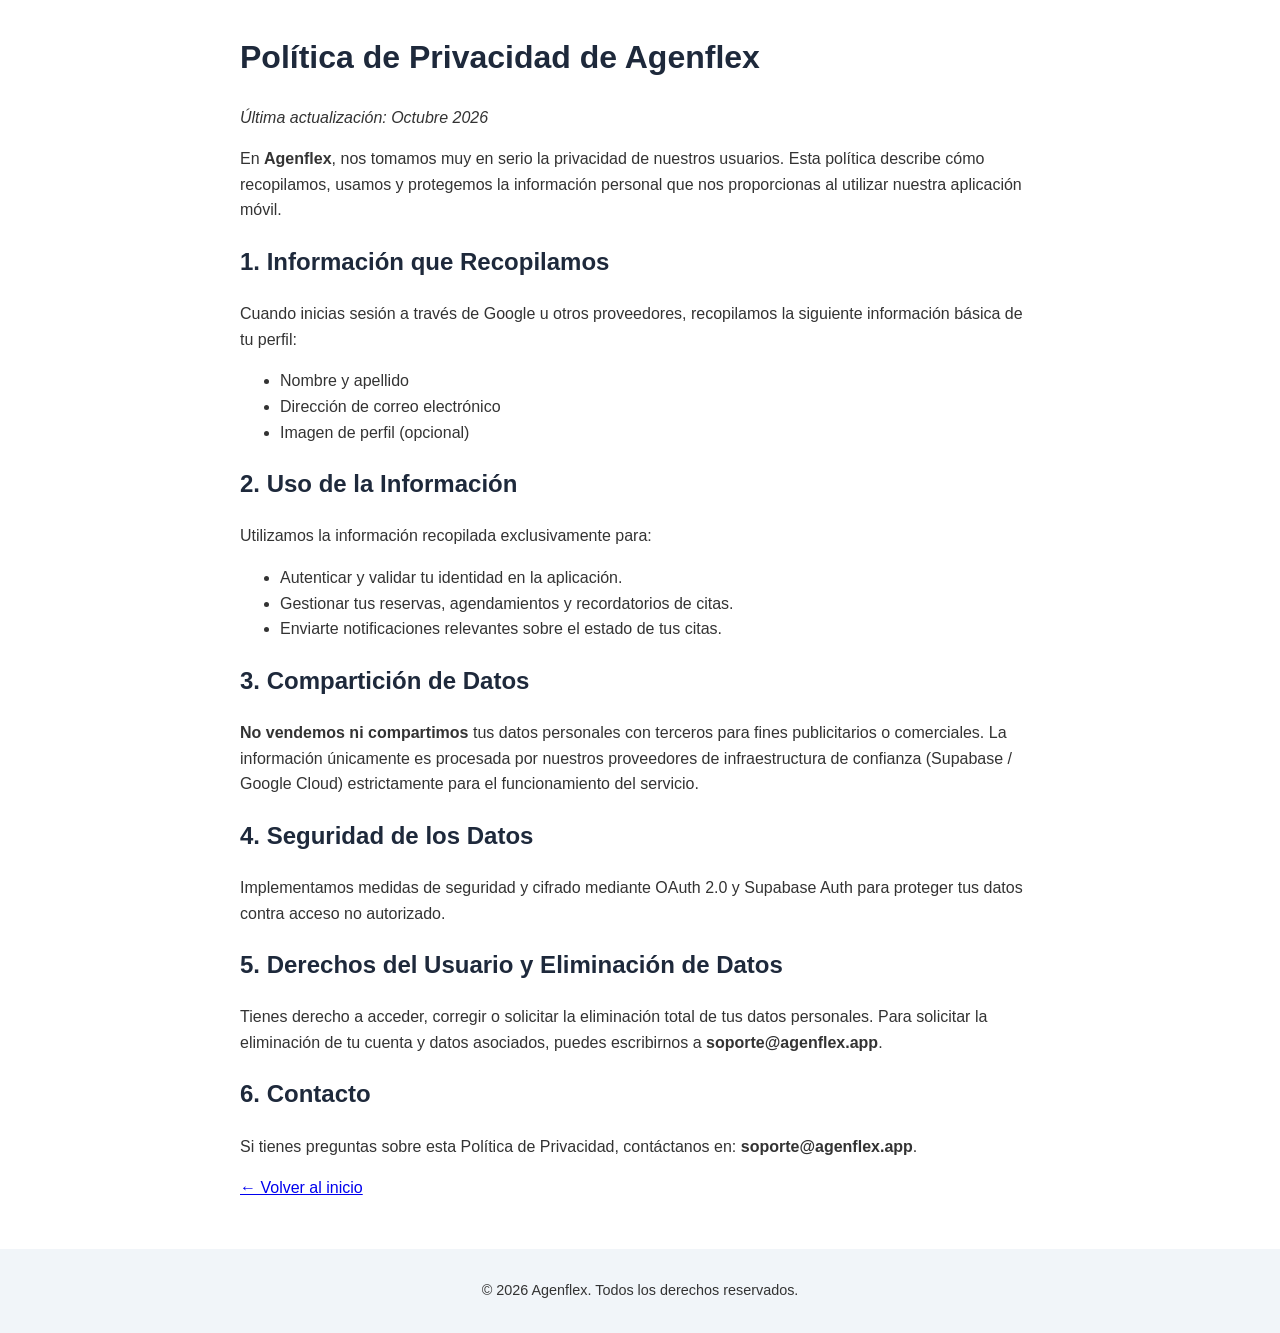
==== web/privacy.html @ a7b6410a "Add files via upload" ====
<!DOCTYPE html>
<html lang="es">
<head>
    <meta charset="UTF-8">
    <meta name="viewport" content="width=device-width, initial-scale=1.0">
    <title>Política de Privacidad - Agenflex</title>
    <style>
        body { font-family: Arial, sans-serif; margin: 0; padding: 0; color: #333; line-height: 1.6; }
        main { max-width: 800px; margin: 2rem auto; padding: 0 1rem; }
        h1, h2 { color: #1E293B; }
        footer { text-align: center; padding: 1rem; background: #f1f5f9; font-size: 0.9rem; margin-top: 3rem; }
    </style>
</head>
<body>
    <main>
        <h1>Política de Privacidad de Agenflex</h1>
        <p><em>Última actualización: Octubre 2026</em></p>

        <p>En <strong>Agenflex</strong>, nos tomamos muy en serio la privacidad de nuestros usuarios. Esta política describe cómo recopilamos, usamos y protegemos la información personal que nos proporcionas al utilizar nuestra aplicación móvil.</p>

        <h2>1. Información que Recopilamos</h2>
        <p>Cuando inicias sesión a través de Google u otros proveedores, recopilamos la siguiente información básica de tu perfil:</p>
        <ul>
            <li>Nombre y apellido</li>
            <li>Dirección de correo electrónico</li>
            <li>Imagen de perfil (opcional)</li>
        </ul>

        <h2>2. Uso de la Información</h2>
        <p>Utilizamos la información recopilada exclusivamente para:</p>
        <ul>
            <li>Autenticar y validar tu identidad en la aplicación.</li>
            <li>Gestionar tus reservas, agendamientos y recordatorios de citas.</li>
            <li>Enviarte notificaciones relevantes sobre el estado de tus citas.</li>
        </ul>

        <h2>3. Compartición de Datos</h2>
        <p><strong>No vendemos ni compartimos</strong> tus datos personales con terceros para fines publicitarios o comerciales. La información únicamente es procesada por nuestros proveedores de infraestructura de confianza (Supabase / Google Cloud) estrictamente para el funcionamiento del servicio.</p>

        <h2>4. Seguridad de los Datos</h2>
        <p>Implementamos medidas de seguridad y cifrado mediante OAuth 2.0 y Supabase Auth para proteger tus datos contra acceso no autorizado.</p>

        <h2>5. Derechos del Usuario y Eliminación de Datos</h2>
        <p>Tienes derecho a acceder, corregir o solicitar la eliminación total de tus datos personales. Para solicitar la eliminación de tu cuenta y datos asociados, puedes escribirnos a <strong>soporte@agenflex.app</strong>.</p>

        <h2>6. Contacto</h2>
        <p>Si tienes preguntas sobre esta Política de Privacidad, contáctanos en: <strong>soporte@agenflex.app</strong>.</p>

        <p><a href="/index.html">← Volver al inicio</a></p>
    </main>

    <footer>
        <p>&copy; 2026 Agenflex. Todos los derechos reservados.</p>
    </footer>
</body>
</html>
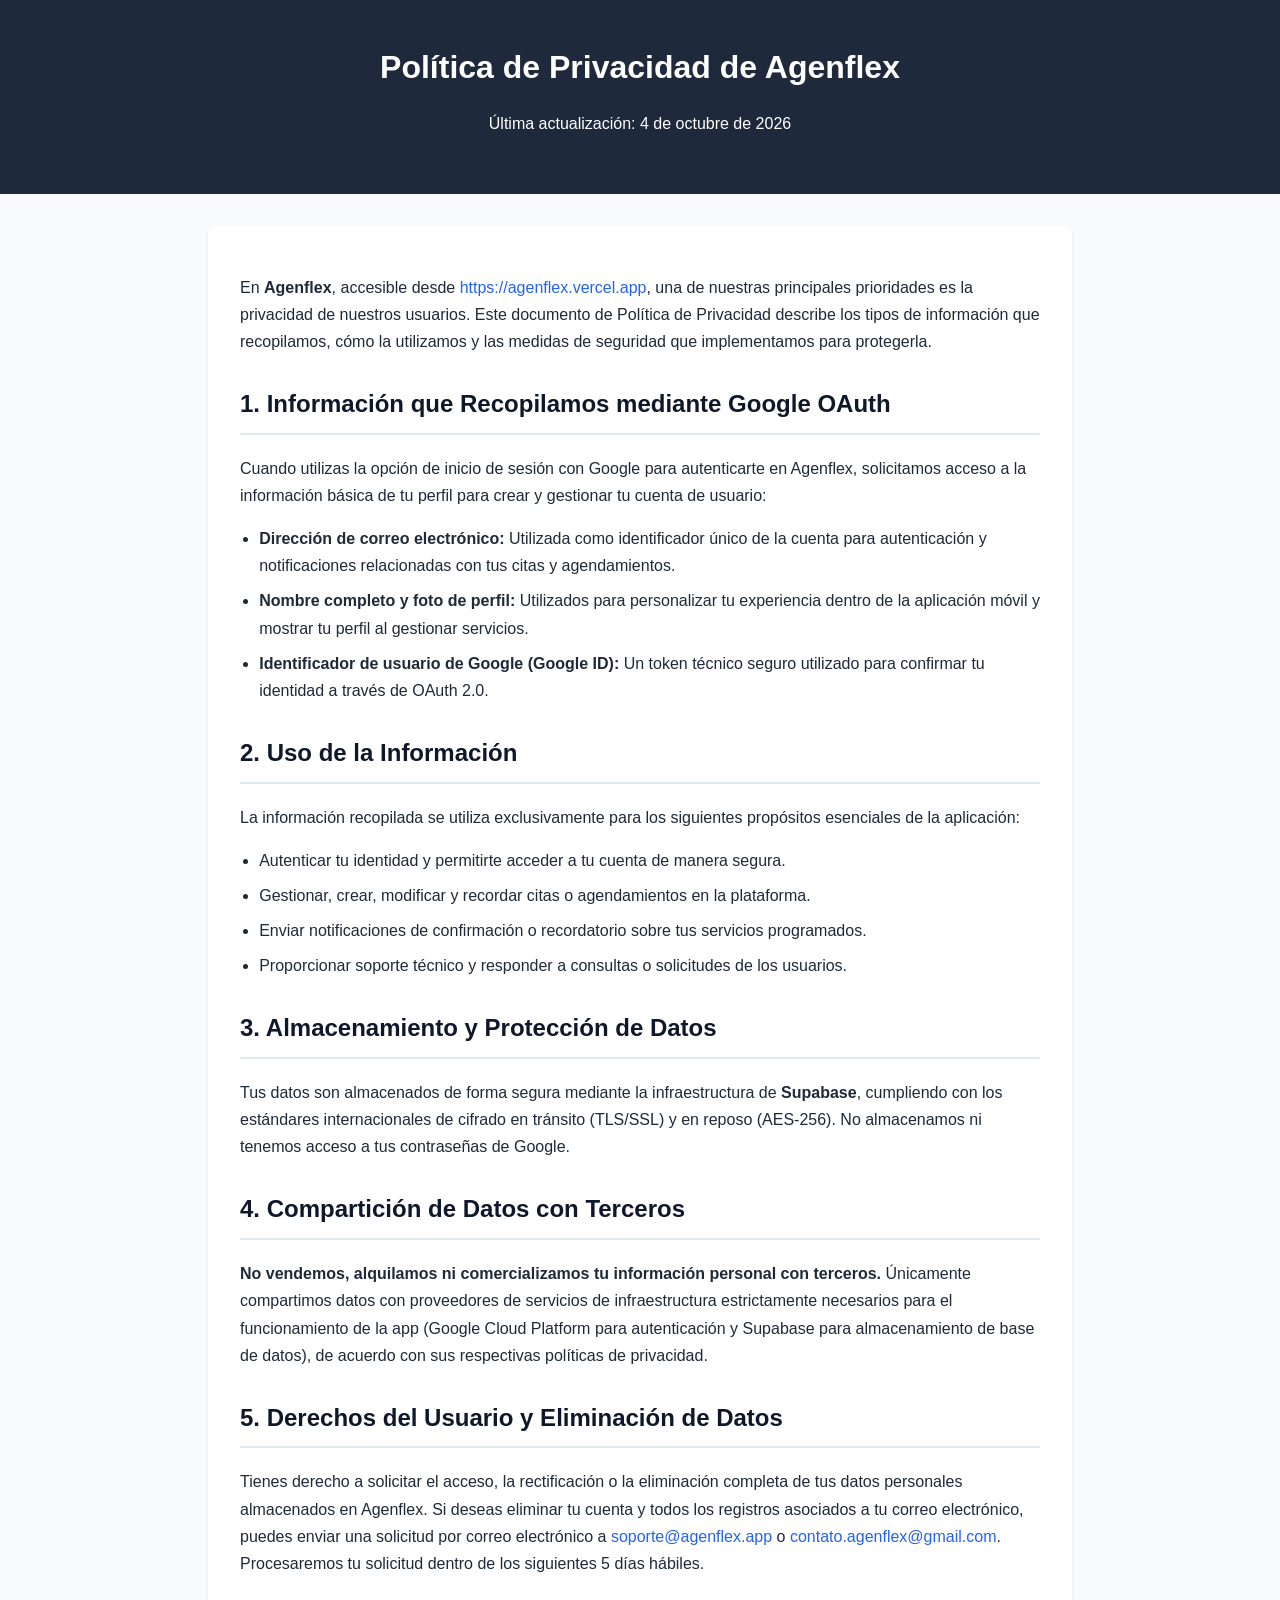
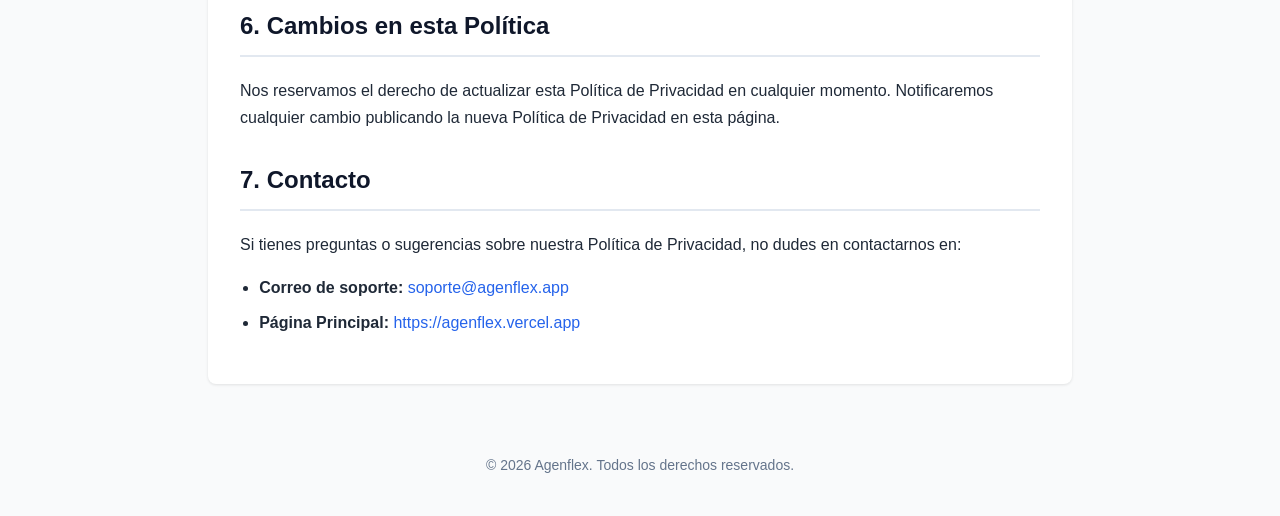
==== commit 172f2a83: "privacy.html" ====
--- a/web/privacy.html
+++ b/web/privacy.html
@@ -5,52 +5,68 @@
     <meta name="viewport" content="width=device-width, initial-scale=1.0">
     <title>Política de Privacidad - Agenflex</title>
     <style>
-        body { font-family: Arial, sans-serif; margin: 0; padding: 0; color: #333; line-height: 1.6; }
-        main { max-width: 800px; margin: 2rem auto; padding: 0 1rem; }
-        h1, h2 { color: #1E293B; }
-        footer { text-align: center; padding: 1rem; background: #f1f5f9; font-size: 0.9rem; margin-top: 3rem; }
+        body { font-family: -apple-system, BlinkMacSystemFont, "Segoe UI", Roboto, Helvetica, Arial, sans-serif; margin: 0; padding: 0; color: #1f2937; line-height: 1.7; background-color: #f9fafb; }
+        header { background-color: #1e293b; color: #ffffff; padding: 2.5rem 1rem; text-align: center; }
+        header h1 { margin: 0; font-size: 2rem; }
+        main { max-width: 800px; margin: 2rem auto; padding: 2rem; background: #ffffff; border-radius: 8px; box-shadow: 0 1px 3px rgba(0,0,0,0.1); }
+        h2 { color: #0f172a; border-bottom: 2px solid #e2e8f0; padding-bottom: 0.5rem; margin-top: 1.8rem; }
+        ul { padding-left: 1.2rem; }
+        li { margin-bottom: 0.5rem; }
+        footer { text-align: center; padding: 1.5rem; font-size: 0.875rem; color: #64748b; margin-top: 2rem; }
+        a { color: #2563eb; text-decoration: none; }
+        a:hover { text-decoration: underline; }
     </style>
 </head>
 <body>
+
+    <header>
+        <h1>Política de Privacidad de Agenflex</h1>
+        <p>Última actualización: 4 de octubre de 2026</p>
+    </header>
+
     <main>
-        <h1>Política de Privacidad de Agenflex</h1>
-        <p><em>Última actualización: Octubre 2026</em></p>
+        <p>En <strong>Agenflex</strong>, accesible desde <a href="https://agenflex.vercel.app">https://agenflex.vercel.app</a>, una de nuestras principales prioridades es la privacidad de nuestros usuarios. Este documento de Política de Privacidad describe los tipos de información que recopilamos, cómo la utilizamos y las medidas de seguridad que implementamos para protegerla.</p>
 
-        <p>En <strong>Agenflex</strong>, nos tomamos muy en serio la privacidad de nuestros usuarios. Esta política describe cómo recopilamos, usamos y protegemos la información personal que nos proporcionas al utilizar nuestra aplicación móvil.</p>
-
-        <h2>1. Información que Recopilamos</h2>
-        <p>Cuando inicias sesión a través de Google u otros proveedores, recopilamos la siguiente información básica de tu perfil:</p>
+        <h2>1. Información que Recopilamos mediante Google OAuth</h2>
+        <p>Cuando utilizas la opción de inicio de sesión con Google para autenticarte en Agenflex, solicitamos acceso a la información básica de tu perfil para crear y gestionar tu cuenta de usuario:</p>
         <ul>
-            <li>Nombre y apellido</li>
-            <li>Dirección de correo electrónico</li>
-            <li>Imagen de perfil (opcional)</li>
+            <li><strong>Dirección de correo electrónico:</strong> Utilizada como identificador único de la cuenta para autenticación y notificaciones relacionadas con tus citas y agendamientos.</li>
+            <li><strong>Nombre completo y foto de perfil:</strong> Utilizados para personalizar tu experiencia dentro de la aplicación móvil y mostrar tu perfil al gestionar servicios.</li>
+            <li><strong>Identificador de usuario de Google (Google ID):</strong> Un token técnico seguro utilizado para confirmar tu identidad a través de OAuth 2.0.</li>
         </ul>
 
         <h2>2. Uso de la Información</h2>
-        <p>Utilizamos la información recopilada exclusivamente para:</p>
+        <p>La información recopilada se utiliza exclusivamente para los siguientes propósitos esenciales de la aplicación:</p>
         <ul>
-            <li>Autenticar y validar tu identidad en la aplicación.</li>
-            <li>Gestionar tus reservas, agendamientos y recordatorios de citas.</li>
-            <li>Enviarte notificaciones relevantes sobre el estado de tus citas.</li>
+            <li>Autenticar tu identidad y permitirte acceder a tu cuenta de manera segura.</li>
+            <li>Gestionar, crear, modificar y recordar citas o agendamientos en la plataforma.</li>
+            <li>Enviar notificaciones de confirmación o recordatorio sobre tus servicios programados.</li>
+            <li>Proporcionar soporte técnico y responder a consultas o solicitudes de los usuarios.</li>
         </ul>
 
-        <h2>3. Compartición de Datos</h2>
-        <p><strong>No vendemos ni compartimos</strong> tus datos personales con terceros para fines publicitarios o comerciales. La información únicamente es procesada por nuestros proveedores de infraestructura de confianza (Supabase / Google Cloud) estrictamente para el funcionamiento del servicio.</p>
+        <h2>3. Almacenamiento y Protección de Datos</h2>
+        <p>Tus datos son almacenados de forma segura mediante la infraestructura de <strong>Supabase</strong>, cumpliendo con los estándares internacionales de cifrado en tránsito (TLS/SSL) y en reposo (AES-256). No almacenamos ni tenemos acceso a tus contraseñas de Google.</p>
 
-        <h2>4. Seguridad de los Datos</h2>
-        <p>Implementamos medidas de seguridad y cifrado mediante OAuth 2.0 y Supabase Auth para proteger tus datos contra acceso no autorizado.</p>
+        <h2>4. Compartición de Datos con Terceros</h2>
+        <p><strong>No vendemos, alquilamos ni comercializamos tu información personal con terceros.</strong> Únicamente compartimos datos con proveedores de servicios de infraestructura estrictamente necesarios para el funcionamiento de la app (Google Cloud Platform para autenticación y Supabase para almacenamiento de base de datos), de acuerdo con sus respectivas políticas de privacidad.</p>
 
         <h2>5. Derechos del Usuario y Eliminación de Datos</h2>
-        <p>Tienes derecho a acceder, corregir o solicitar la eliminación total de tus datos personales. Para solicitar la eliminación de tu cuenta y datos asociados, puedes escribirnos a <strong>soporte@agenflex.app</strong>.</p>
+        <p>Tienes derecho a solicitar el acceso, la rectificación o la eliminación completa de tus datos personales almacenados en Agenflex. Si deseas eliminar tu cuenta y todos los registros asociados a tu correo electrónico, puedes enviar una solicitud por correo electrónico a <a href="mailto:soporte@agenflex.app">soporte@agenflex.app</a> o <a href="mailto:contato.agenflex@gmail.com">contato.agenflex@gmail.com</a>. Procesaremos tu solicitud dentro de los siguientes 5 días hábiles.</p>
 
-        <h2>6. Contacto</h2>
-        <p>Si tienes preguntas sobre esta Política de Privacidad, contáctanos en: <strong>soporte@agenflex.app</strong>.</p>
+        <h2>6. Cambios en esta Política</h2>
+        <p>Nos reservamos el derecho de actualizar esta Política de Privacidad en cualquier momento. Notificaremos cualquier cambio publicando la nueva Política de Privacidad en esta página.</p>
 
-        <p><a href="/index.html">← Volver al inicio</a></p>
+        <h2>7. Contacto</h2>
+        <p>Si tienes preguntas o sugerencias sobre nuestra Política de Privacidad, no dudes en contactarnos en:</p>
+        <ul>
+            <li><strong>Correo de soporte:</strong> <a href="mailto:soporte@agenflex.app">soporte@agenflex.app</a></li>
+            <li><strong>Página Principal:</strong> <a href="https://agenflex.vercel.app">https://agenflex.vercel.app</a></li>
+        </ul>
     </main>
 
     <footer>
         <p>&copy; 2026 Agenflex. Todos los derechos reservados.</p>
     </footer>
+
 </body>
-</html>+</html>
